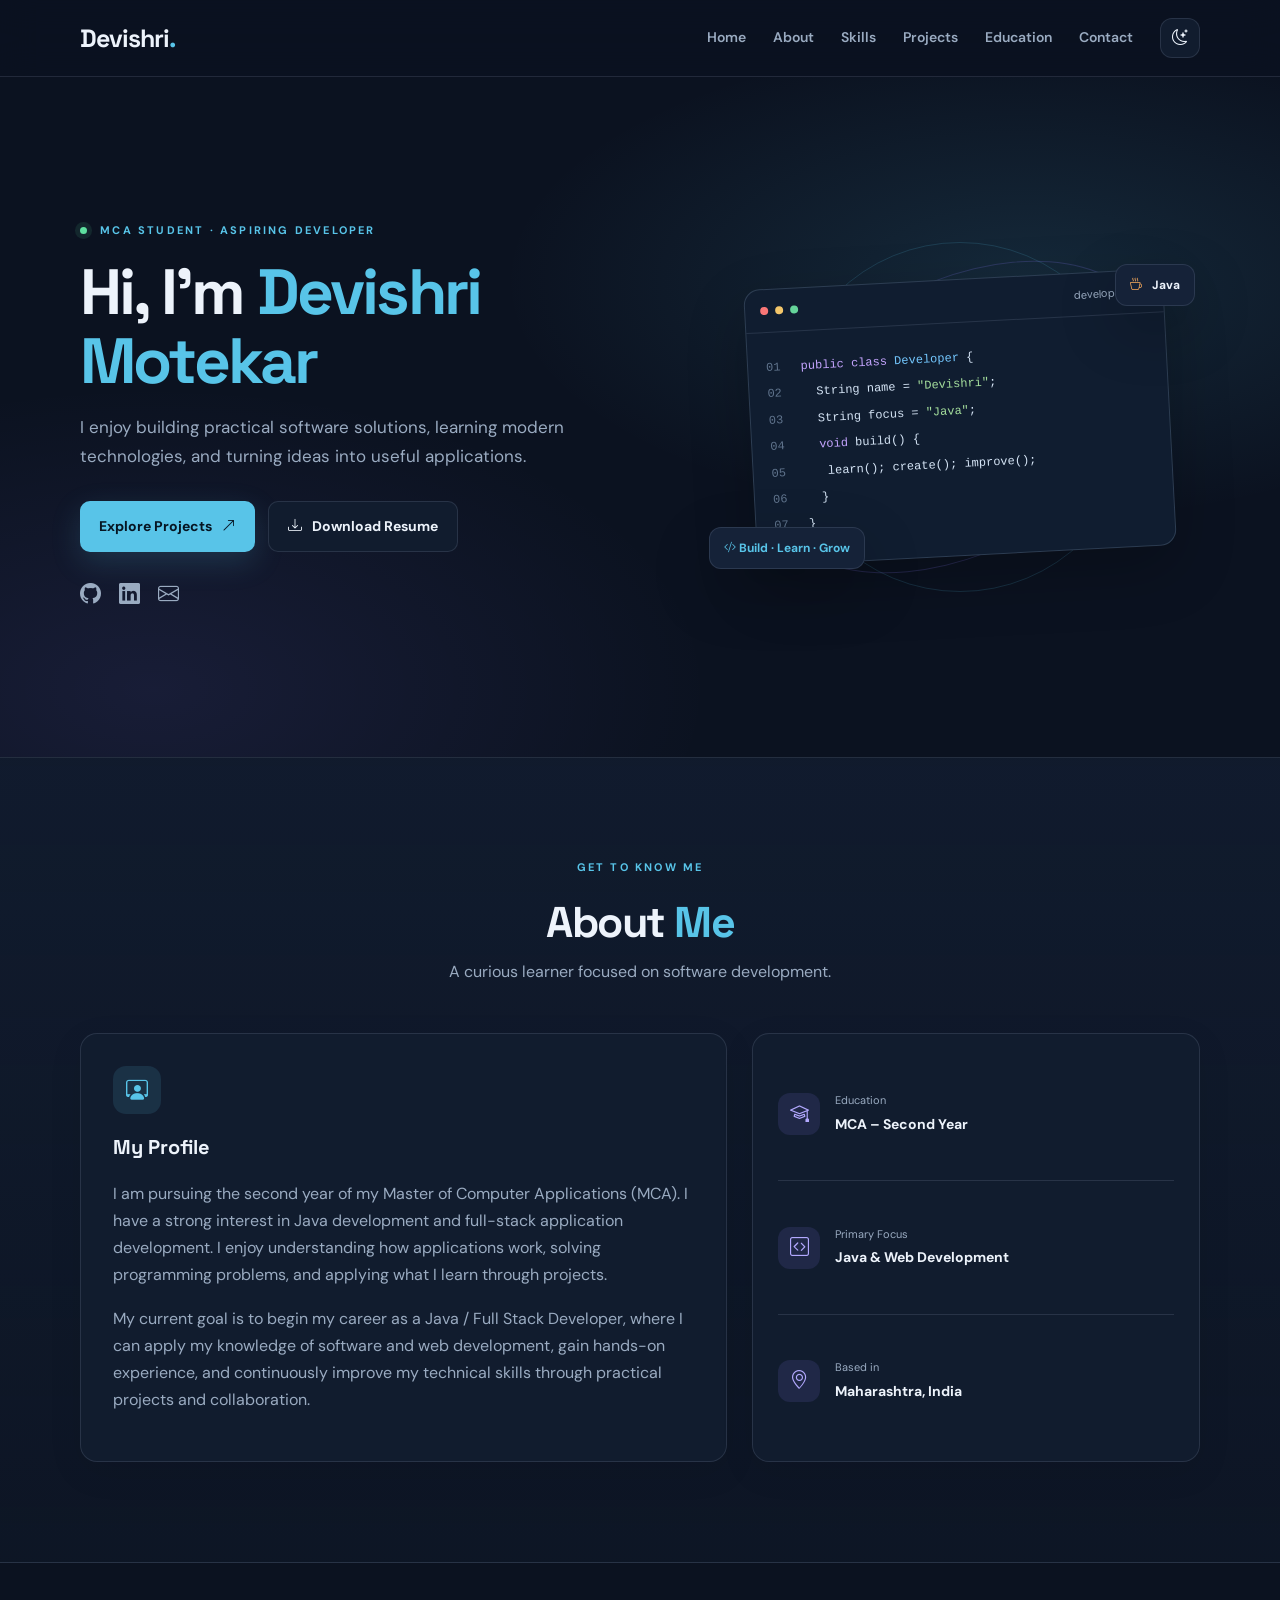
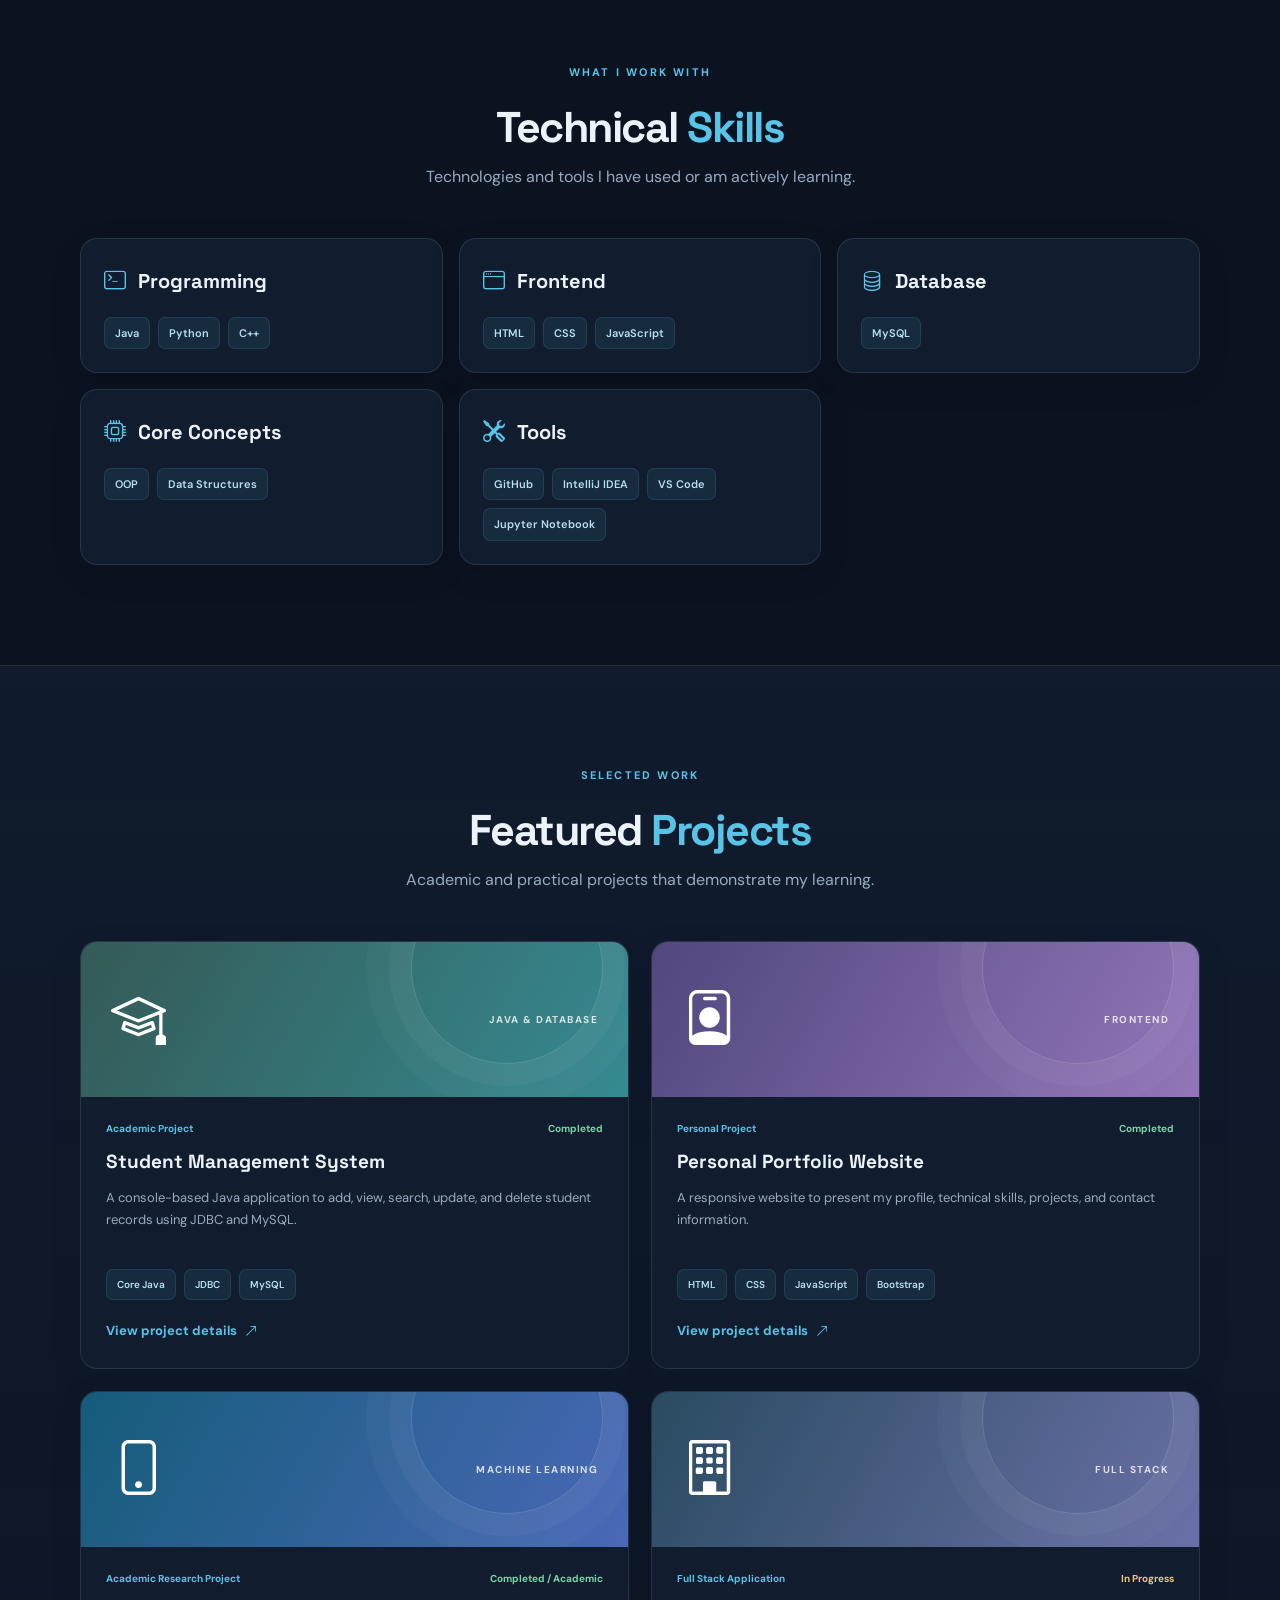
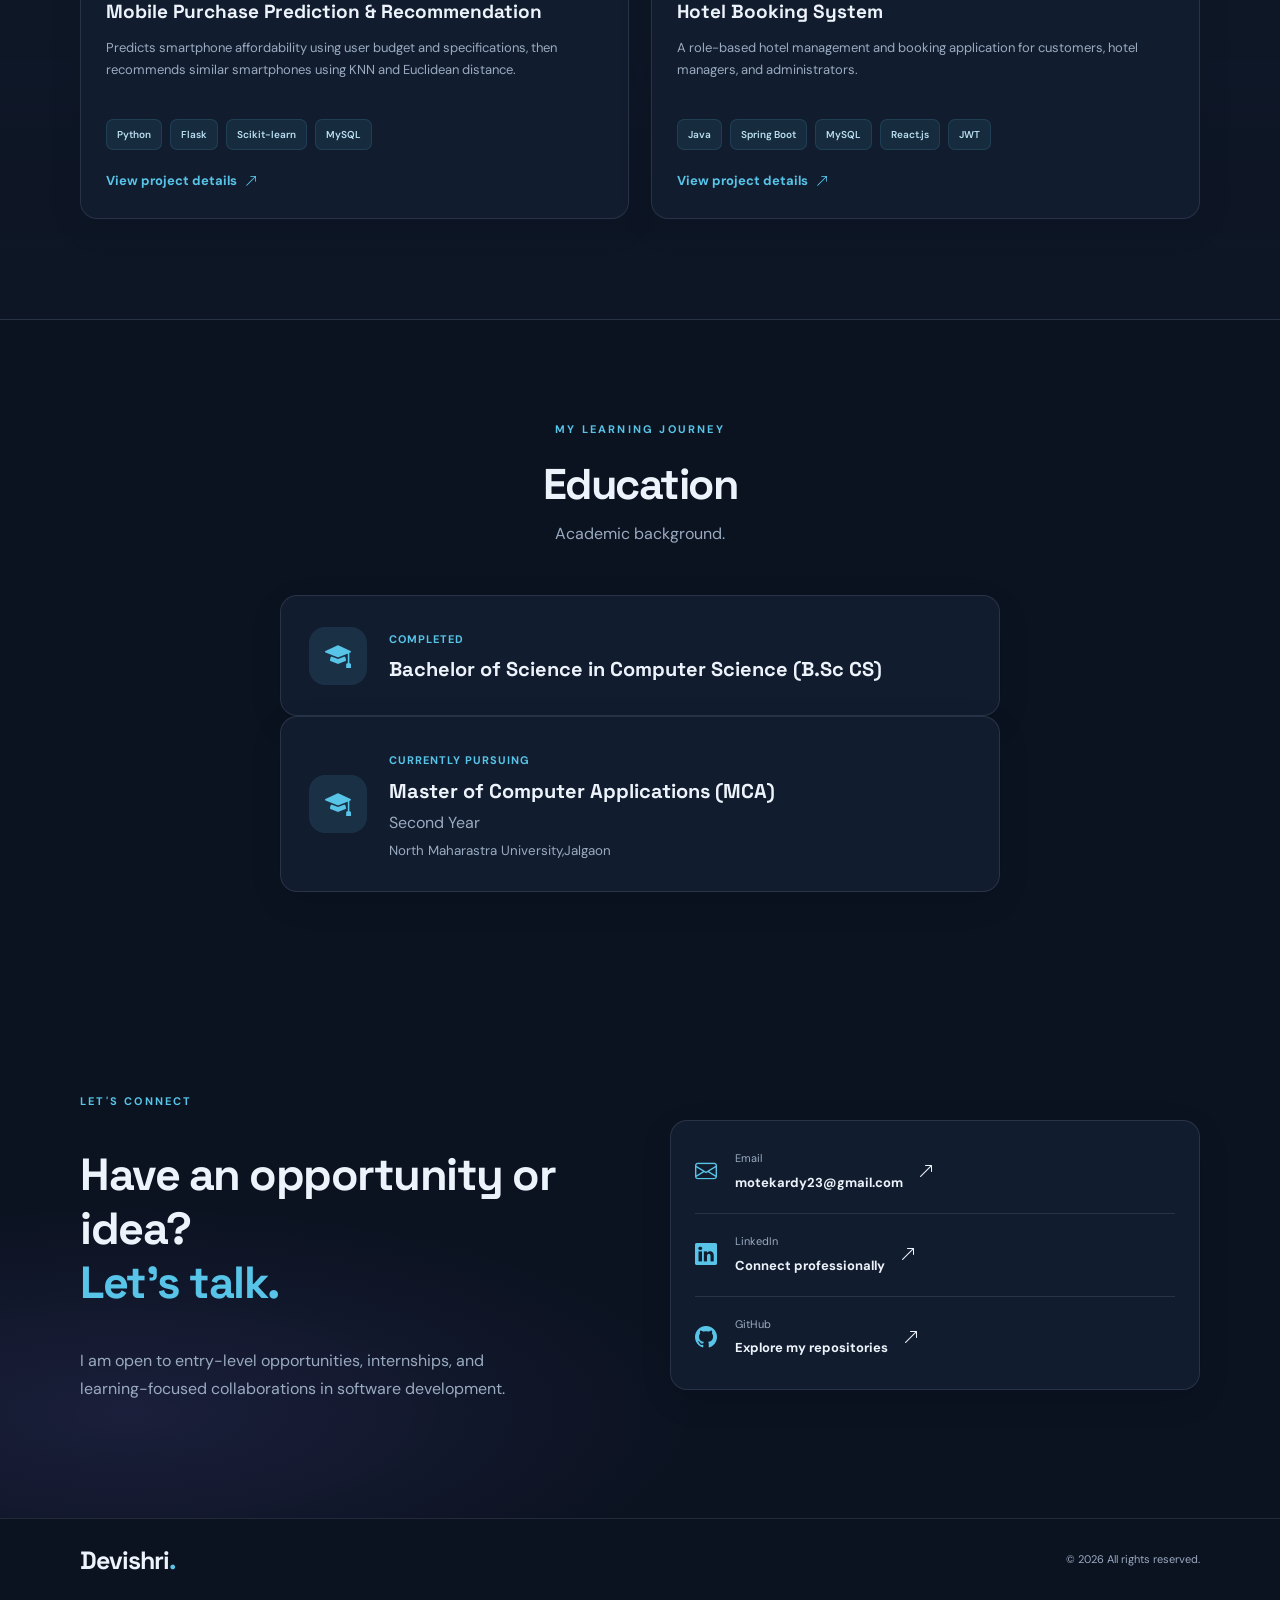
==== index.html @ 1b4a0ec8 "Add files via upload" ====
<!DOCTYPE html>
<html lang="en">

<head>
    <meta charset="UTF-8">

    <meta name="viewport"
          content="width=device-width, initial-scale=1.0">

    <meta name="description"
          content="Devishri Motekar - MCA student and aspiring Java Full Stack Developer. Explore skills, projects and contact details.">

    <meta name="theme-color" content="#0b1220">

    <title>Devishri Motekar | Java & Full Stack Developer</title>

    <!-- Google Fonts -->
    <link rel="preconnect" href="https://fonts.googleapis.com">
    <link rel="preconnect" href="https://fonts.gstatic.com" crossorigin>

    <link href="https://fonts.googleapis.com/css2?family=DM+Sans:wght@400;500;600;700&family=Space+Grotesk:wght@500;600;700&display=swap"
          rel="stylesheet">

    <!-- Bootstrap Icons -->
    <link href="https://cdn.jsdelivr.net/npm/bootstrap-icons@1.11.3/font/bootstrap-icons.min.css"
          rel="stylesheet">

    <!-- Custom CSS -->
    <link rel="stylesheet" href="style.css">
</head>

<body>

    <!-- Header and Navigation -->
    <header class="site-header">

        <nav class="nav container" aria-label="Main navigation">

            <a class="brand" href="#home">
                Devishri<span>.</span>
            </a>

            <button class="nav-toggle"
                    id="navToggle"
                    aria-label="Open navigation"
                    aria-expanded="false">
                <i class="bi bi-list"></i>
            </button>

            <div class="nav-links" id="navLinks">

                <a href="#home">Home</a>
                <a href="#about">About</a>
                <a href="#skills">Skills</a>
                <a href="#projects">Projects</a>
                <a href="#education">Education</a>
                <a href="#contact">Contact</a>

                <button class="icon-btn"
                        id="themeToggle"
                        aria-label="Toggle theme">
                    <i class="bi bi-moon-stars"></i>
                </button>

            </div>
        </nav>
    </header>


    <!-- Main Content -->
    <main>

        <!-- Hero Section -->
        <section class="hero section" id="home">

            <div class="container hero-grid">

                <div class="hero-copy">

                    <p class="eyebrow">
                        <span class="status-dot"></span>
                        MCA STUDENT · ASPIRING DEVELOPER
                    </p>

                    <h1>
                        Hi, I'm <span>Devishri Motekar</span>
                    </h1>

                    <p class="hero-text">
                        I enjoy building practical software solutions,
                        learning modern technologies, and turning ideas
                        into useful applications.
                    </p>

                    <div class="hero-actions">

                        <a class="btn btn-primary" href="#projects">
                            Explore Projects
                            <i class="bi bi-arrow-up-right"></i>
                        </a>

                        <a class="btn btn-secondary"
                           href="resume.pdf"
                           download>
                            <i class="bi bi-download"></i>
                            Download Resume
                        </a>

                    </div>

                    <div class="social-inline">

                        <a href="https://github.com/Devishri23"
                           target="_blank"
                           rel="noopener noreferrer"
                           aria-label="GitHub">
                            <i class="bi bi-github"></i>
                        </a>

                        <a href="https://www.linkedin.com/in/devishri-motekar-33b5ba380/"
                           target="_blank"
                           rel="noopener noreferrer"
                           aria-label="LinkedIn">
                            <i class="bi bi-linkedin"></i>
                        </a>

                        <a href="mailto:motekardy23@gmail.com"
                           aria-label="Email">
                            <i class="bi bi-envelope"></i>
                        </a>

                    </div>
                </div>


                <!-- Developer Illustration -->
                <div class="hero-art" aria-label="Developer illustration">

                    <div class="orbit orbit-one"></div>
                    <div class="orbit orbit-two"></div>

                    <div class="code-window">

                        <div class="window-top">
                            <span></span>
                            <span></span>
                            <span></span>
                            <small>developer.java</small>
                        </div>

                        <div class="code-lines">

                            <p>
                                <b>01</b>
                                <span class="code-purple">public class</span>
                                <span class="code-blue">Developer</span> {
                            </p>

                            <p>
                                <b>02</b>
                                &nbsp; String name =
                                <span class="code-green">"Devishri"</span>;
                            </p>

                            <p>
                                <b>03</b>
                                &nbsp; String focus =
                                <span class="code-green">"Java"</span>;
                            </p>

                            <p>
                                <b>04</b>
                                &nbsp;
                                <span class="code-purple">void</span> build() {
                            </p>

                            <p>
                                <b>05</b>
                                &nbsp;&nbsp; learn(); create(); improve();
                            </p>

                            <p>
                                <b>06</b>
                                &nbsp; }
                            </p>

                            <p>
                                <b>07</b>
                                }
                            </p>

                        </div>
                    </div>

                    <div class="floating-chip chip-java">
                        <i class="bi bi-cup-hot"></i>
                        Java
                    </div>

                    <div class="floating-chip chip-code">
                        <i class="bi bi-code-slash"></i>
                        Build · Learn · Grow
                    </div>

                </div>
            </div>

        </section>


        <!-- About Section -->
        <section class="section section-alt" id="about">

            <div class="container">

                <div class="section-heading">

                    <p class="eyebrow">GET TO KNOW ME</p>

                    <h2>
                        About <span>Me</span>
                    </h2>

                    <p>
                        A curious learner focused on software development.
                    </p>

                </div>


                <div class="about-grid">

                    <div class="about-card">

                        <div class="about-icon">
                            <i class="bi bi-person-workspace"></i>
                        </div>

                        <h3>My Profile</h3>

                        <p>
                            I am pursuing the second year of my Master of
                            Computer Applications (MCA). I have a strong
                            interest in Java development and full-stack
                            application development. I enjoy understanding
                            how applications work, solving programming
                            problems, and applying what I learn through
                            projects.
                        </p>

                        <p>
                           My current goal is to begin my career as a Java / Full Stack Developer, 
                           where I can apply my knowledge of software and web development, 
                           gain hands-on experience, and continuously improve my technical 
                           skills through practical projects and collaboration.
                        </p>

                    </div>


                    <!-- Quick Facts -->
                    <div class="quick-facts">

                        <div class="fact">

                            <span class="fact-icon">
                                <i class="bi bi-mortarboard"></i>
                            </span>

                            <div>
                                <small>Education</small>
                                <strong>MCA – Second Year</strong>
                            </div>

                        </div>

                        <div class="fact">

                            <span class="fact-icon">
                                <i class="bi bi-code-square"></i>
                            </span>

                            <div>
                                <small>Primary Focus</small>
                                <strong>Java & Web Development</strong>
                            </div>

                        </div>

                        <div class="fact">

                            <span class="fact-icon">
                                <i class="bi bi-geo-alt"></i>
                            </span>

                            <div>
                                <small>Based in</small>
                                <strong>Maharashtra, India</strong>
                            </div>

                        </div>

                    </div>
                </div>
            </div>
        </section>


        <!-- Skills Section -->
        <section class="section" id="skills">

            <div class="container">

                <div class="section-heading">

                    <p class="eyebrow">WHAT I WORK WITH</p>

                    <h2>
                        Technical <span>Skills</span>
                    </h2>

                    <p>
                        Technologies and tools I have used or am actively learning.
                    </p>

                </div>


                <div class="skills-grid">

                    <article class="skill-card">

                        <div class="skill-card-head">
                            <i class="bi bi-terminal"></i>
                            <h3>Programming</h3>
                        </div>

                        <div class="tags">
                            <span>Java</span>
                            <span>Python</span>
                            <span>C++</span>
                        </div>

                    </article>


                    <article class="skill-card">

                        <div class="skill-card-head">
                            <i class="bi bi-window"></i>
                            <h3>Frontend</h3>
                        </div>

                        <div class="tags">
                            <span>HTML</span>
                            <span>CSS</span>
                            <span>JavaScript</span>
                        </div>

                    </article>

                    <article class="skill-card">

                        <div class="skill-card-head">
                            <i class="bi bi-database"></i>
                            <h3>Database</h3>
                        </div>

                        <div class="tags">
                            <span>MySQL</span> 
                        </div>

                    </article>


                    <article class="skill-card">

                        <div class="skill-card-head">
                            <i class="bi bi-cpu"></i>
                            <h3>Core Concepts</h3>
                        </div>

                        <div class="tags">
                            <span>OOP</span>
                            <span>Data Structures</span>
                        </div>

                    </article>


                    <article class="skill-card">

                        <div class="skill-card-head">
                            <i class="bi bi-tools"></i>
                            <h3>Tools</h3>
                        </div>

                        <div class="tags">
                            <span>GitHub</span>
                            <span>IntelliJ IDEA</span>
                            <span>VS Code</span>
                            <span>Jupyter Notebook</span>
                        </div>

                    </article>

                </div>
            </div>
        </section>


        <!-- Projects Section -->
        <section class="section section-alt" id="projects">

            <div class="container">

                <div class="section-heading">

                    <p class="eyebrow">SELECTED WORK</p>

                    <h2>
                        Featured <span>Projects</span>
                    </h2>

                    <p>
                        Academic and practical projects that demonstrate my learning.
                    </p>

                </div>


                <div class="projects-grid">
                    <!-- Student Management System Project -->
                    <article class="project-card">

                        <div class="project-visual visual-student">
                            <i class="bi bi-mortarboard"></i>
                            <span>JAVA & DATABASE</span>
                        </div>

                        <div class="project-content">

                            <div class="project-meta">
                                <span class="project-label">
                                    Academic Project
                                </span>

                                <span class="project-state">
                                    Completed
                                </span>
                            </div>

                            <h3>Student Management System</h3>

                            <p>
                                A console-based Java application to add,
                                view, search, update, and delete student
                                records using JDBC and MySQL.
                            </p>

                            <div class="tags">
                                <span>Core Java</span>
                                <span>JDBC</span>
                                <span>MySQL</span>
                            </div>

                            <a class="text-link" href="student-project.html">
                                View project details
                                <i class="bi bi-arrow-up-right"></i>
                            </a>

                        </div>
                    </article>

                    <!-- Personal Portfolio Project -->
                    <article class="project-card">

                        <div class="project-visual visual-portfolio">
                            <i class="bi bi-person-badge"></i>
                            <span>FRONTEND</span>
                        </div>

                        <div class="project-content">

                            <div class="project-meta">
                                <span class="project-label">
                                    Personal Project
                                </span>

                                <span class="project-state">
                                    Completed
                                </span>
                            </div>

                            <h3>Personal Portfolio Website</h3>

                            <p>
                                A responsive website to present my profile,
                                technical skills, projects, and contact
                                information.
                            </p>

                            <div class="tags">
                                <span>HTML</span>
                                <span>CSS</span>
                                <span>JavaScript</span>
                                <span>Bootstrap</span>
                            </div>

                            <a class="text-link" href="portfolio-project.html">
                                View project details
                                <i class="bi bi-arrow-up-right"></i>
                            </a>

                        </div>
                    </article>

                    <!-- Mobile Purchase Prediction Project -->
                    <article class="project-card">

                        <div class="project-visual visual-ml">
                            <i class="bi bi-phone"></i>
                            <span>MACHINE LEARNING</span>
                        </div>

                        <div class="project-content">

                            <div class="project-meta">
                                <span class="project-label">
                                    Academic Research Project
                                </span>

                                <span class="project-state">
                                    Completed / Academic
                                </span>
                            </div>

                            <h3>
                                Mobile Purchase Prediction & Recommendation
                            </h3>

                            <p>
                                Predicts smartphone affordability using user
                                budget and specifications, then recommends
                                similar smartphones using KNN and Euclidean
                                distance.
                            </p>

                            <div class="tags">
                                <span>Python</span>
                                <span>Flask</span>
                                <span>Scikit-learn</span>
                                <span>MySQL</span>
                            </div>

                            <a class="text-link" href="mobile-project.html">
                                View project details
                                <i class="bi bi-arrow-up-right"></i>
                            </a>

                        </div>
                    </article>


                    <!-- Hotel Booking System Project -->
                    <article class="project-card">

                        <div class="project-visual visual-hotel">
                            <i class="bi bi-building"></i>
                            <span>FULL STACK</span>
                        </div>

                        <div class="project-content">

                            <div class="project-meta">
                                <span class="project-label">
                                    Full Stack Application
                                </span>

                                <span class="project-state state-progress">
                                    In Progress
                                </span>
                            </div>

                            <h3>Hotel Booking System</h3>

                            <p>
                                A role-based hotel management and booking
                                application for customers, hotel managers,
                                and administrators.
                            </p>

                            <div class="tags">
                                <span>Java</span>
                                <span>Spring Boot</span>
                                <span>MySQL</span>
                                <span>React.js</span>
                                <span>JWT</span>
                            </div>

                            <a class="text-link" href="hotel-project.html">
                                View project details
                                <i class="bi bi-arrow-up-right"></i>
                            </a>

                        </div>
                    </article>
                </div>
            </div>
        </section>


        <!-- Education Section -->
        <section class="section" id="education">

            <div class="container">

                <div class="section-heading">

                    <p class="eyebrow">MY LEARNING JOURNEY</p>

                    <h2>Education</h2>

                    <p>Academic background.</p>

                </div>

                <div class="education-card">

                    <div class="education-mark">
                        <i class="bi bi-mortarboard-fill"></i>
                    </div>

                    <div>

                        <span class="education-period">
                            Completed
                        </span>

                        <h3>
                            Bachelor of Science in Computer Science (B.Sc CS)
                        </h3>

                    </div>
                </div>

                <div class="education-card">

                    <div class="education-mark">
                        <i class="bi bi-mortarboard-fill"></i>
                    </div>

                    <div>

                        <span class="education-period">
                            Currently pursuing
                        </span>

                        <h3>
                            Master of Computer Applications (MCA)
                        </h3>

                        <p>Second Year</p>

                        <small>
                            North Maharastra University,Jalgaon
                        </small>

                    </div>
                </div>
            </div>
        </section>


        <!-- Contact Section -->
        <section class="section contact-section" id="contact">

            <div class="container contact-grid">

                <div>

                    <p class="eyebrow">LET'S CONNECT</p>

                    <h2>
                        Have an opportunity or idea?
                        <br>
                        <span>Let's talk.</span>
                    </h2>

                    <p class="contact-intro">
                        I am open to entry-level opportunities, internships,
                        and learning-focused collaborations in software
                        development.
                    </p>

                </div>


                <div class="contact-card">

                    <a href="mailto:motekardy23@gmail.com">

                        <i class="bi bi-envelope"></i>

                        <span>
                            <small>Email</small>
                            <strong>motekardy23@gmail.com</strong>
                        </span>

                        <i class="bi bi-arrow-up-right ms-auto"></i>

                    </a>


                    <a href="https://www.linkedin.com/in/devishri-motekar-33b5ba380/"
                       target="_blank"
                       rel="noopener noreferrer">

                        <i class="bi bi-linkedin"></i>

                        <span>
                            <small>LinkedIn</small>
                            <strong>Connect professionally</strong>
                        </span>

                        <i class="bi bi-arrow-up-right ms-auto"></i>

                    </a>


                    <a href="https://github.com/Devishri23"
                       target="_blank"
                       rel="noopener noreferrer">

                        <i class="bi bi-github"></i>

                        <span>
                            <small>GitHub</small>
                            <strong>Explore my repositories</strong>
                        </span>

                        <i class="bi bi-arrow-up-right ms-auto"></i>

                    </a>

                </div>
            </div>
        </section>

    </main>


    <!-- Footer -->
    <footer class="footer">

        <div class="container footer-inner">

            <a class="brand" href="#home">
                Devishri<span>.</span>
            </a>

            <small>
                © <span id="year"></span>
                All rights reserved.
            </small>

        </div>
    </footer>


    <!-- JavaScript -->
    <script src="script.js"></script>

</body>
</html>
---- style.css ----
:root {
    --bg: #0b1220;
    --surface: #111c2e;
    --surface-2: #152238;
    --text: #edf3fb;
    --muted: #9aabc1;
    --line: rgba(190, 210, 235, .13);
    --accent: #58c4e8;
    --accent-2: #8b7cff;
    --shadow: 0 22px 60px rgba(0, 0, 0, .22);
}

/* Global Styles */
* {
    box-sizing: border-box;
}

html {
    scroll-behavior: smooth;
    scroll-padding-top: 90px;
}

body {
    margin: 0;
    background: var(--bg);
    color: var(--text);
    font-family: "DM Sans", Arial, sans-serif;
    line-height: 1.7;
}

a {
    color: inherit;
    text-decoration: none;
}

button {
    font: inherit;
}

.container {
    width: min(1120px, calc(100% - 40px));
    margin: auto;
}

.section {
    padding: 100px 0;
}

.section-alt {
    background: linear-gradient(
        180deg,
        rgba(21, 34, 56, .55),
        rgba(17, 28, 46, .35)
    );
    border-block: 1px solid var(--line);
}

/* Header and Navigation */
.site-header {
    position: sticky;
    top: 0;
    z-index: 100;
    background: rgba(11, 18, 32, .88);
    backdrop-filter: blur(18px);
    border-bottom: 1px solid var(--line);
}

.nav {
    height: 76px;
    display: flex;
    align-items: center;
    justify-content: space-between;
}

.brand {
    font: 700 25px "Space Grotesk", sans-serif;
    letter-spacing: -1px;
}

.brand span,
.hero h1 span,
.section-heading h2 span,
.contact-grid h2 span {
    color: var(--accent);
}

.nav-links {
    display: flex;
    align-items: center;
    gap: 27px;
}

.nav-links > a {
    font-size: 14px;
    color: var(--muted);
    font-weight: 600;
    transition: .2s;
}

.nav-links > a:hover {
    color: var(--accent);
}

.icon-btn,
.nav-toggle {
    border: 1px solid var(--line);
    background: var(--surface);
    color: var(--text);
    width: 40px;
    height: 40px;
    border-radius: 12px;
    cursor: pointer;
}

.nav-toggle {
    display: none;
    font-size: 23px;
}

/* Hero Section */
.hero {
    min-height: 680px;
    display: flex;
    align-items: center;
    position: relative;
    overflow: hidden;
    background:
        radial-gradient(
            ellipse at 80% 30%,
            rgba(88, 196, 232, .13),
            transparent 36%
        ),
        radial-gradient(
            ellipse at 12% 90%,
            rgba(139, 124, 255, .10),
            transparent 35%
        );
}

.hero-grid {
    display: grid;
    grid-template-columns: 1.1fr .9fr;
    gap: 55px;
    align-items: center;
}

.eyebrow {
    font-size: 11px;
    letter-spacing: 2.2px;
    font-weight: 700;
    color: var(--accent);
    margin: 0 0 18px;
}

.status-dot {
    display: inline-block;
    width: 7px;
    height: 7px;
    border-radius: 50%;
    background: #5ee0a0;
    margin-right: 8px;
    box-shadow: 0 0 0 5px rgba(94, 224, 160, .1);
}

.hero h1 {
    font: 700 clamp(42px, 5vw, 65px)/1.08 "Space Grotesk", sans-serif;
    letter-spacing: -2.8px;
    margin: 0 0 17px;
}

.hero h2 {
    font: 600 clamp(19px, 2.2vw, 25px) "Space Grotesk", sans-serif;
    margin: 0 0 20px;
}

.muted {
    color: var(--muted);
}

.hero-text {
    max-width: 570px;
    color: var(--muted);
    font-size: 17px;
}

.hero-actions {
    display: flex;
    gap: 13px;
    flex-wrap: wrap;
    margin: 30px 0 25px;
}

.btn {
    display: inline-flex;
    align-items: center;
    gap: 10px;
    padding: 13px 19px;
    border-radius: 10px;
    font-weight: 700;
    font-size: 14px;
    transition: .2s;
}

.btn:hover {
    transform: translateY(-3px);
}

.btn-primary {
    background: var(--accent);
    color: #061522;
    box-shadow: 0 10px 30px rgba(88, 196, 232, .17);
}

.btn-secondary {
    border: 1px solid var(--line);
    background: var(--surface);
    color: var(--text);
}

.social-inline {
    display: flex;
    gap: 18px;
}

.social-inline a {
    font-size: 21px;
    color: var(--muted);
}

.social-inline a:hover {
    color: var(--accent);
}

/* Hero Illustration */
.hero-art {
    height: 390px;
    display: grid;
    place-items: center;
    position: relative;
}

.orbit {
    position: absolute;
    border: 1px solid rgba(88, 196, 232, .16);
    border-radius: 50%;
    width: 350px;
    height: 350px;
}

.orbit-two {
    width: 430px;
    height: 270px;
    transform: rotate(-28deg);
    border-color: rgba(139, 124, 255, .2);
}

.code-window {
    width: min(100%, 420px);
    background: #101d30;
    border: 1px solid rgba(160, 190, 220, .2);
    border-radius: 16px;
    box-shadow: var(--shadow);
    position: relative;
    z-index: 2;
    overflow: hidden;
    transform: rotate(-3deg);
}

.window-top {
    height: 43px;
    border-bottom: 1px solid var(--line);
    display: flex;
    align-items: center;
    gap: 7px;
    padding: 0 15px;
}

.window-top span {
    width: 8px;
    height: 8px;
    border-radius: 50%;
    background: #fa7777;
}

.window-top span:nth-child(2) {
    background: #f3c66a;
}

.window-top span:nth-child(3) {
    background: #65d49a;
}

.window-top small {
    margin-left: auto;
    color: var(--muted);
    font-size: 11px;
}

.code-lines {
    padding: 22px 18px 25px;
    font: 12px/2.2 ui-monospace, monospace;
    color: #d5e4f5;
}

.code-lines p {
    margin: 0;
    white-space: nowrap;
}

.code-lines b {
    color: #60748d;
    font-weight: 400;
    margin-right: 13px;
}

.code-purple {
    color: #c5a5ff;
}

.code-blue {
    color: #74c8ff;
}

.code-green {
    color: #a5df9d;
}

.floating-chip {
    position: absolute;
    z-index: 3;
    padding: 10px 14px;
    border: 1px solid var(--line);
    border-radius: 12px;
    background: var(--surface-2);
    box-shadow: var(--shadow);
    font-size: 12px;
    font-weight: 700;
}

.chip-java {
    top: 42px;
    right: 5px;
}

.chip-java i {
    color: #f2a65a;
    margin-right: 7px;
}

.chip-code {
    bottom: 43px;
    left: -12px;
    color: var(--accent);
}

.scroll-cue {
    position: absolute;
    bottom: 22px;
    left: 50%;
    transform: translateX(-50%);
    font-size: 11px;
    color: var(--muted);
    display: flex;
    align-items: center;
    gap: 9px;
}

.scroll-cue span {
    height: 25px;
    width: 15px;
    border: 1px solid var(--muted);
    border-radius: 10px;
    position: relative;
}

.scroll-cue span:after {
    content: "";
    position: absolute;
    width: 3px;
    height: 5px;
    background: var(--accent);
    border-radius: 3px;
    left: 5px;
    top: 5px;
}

/* Section Heading */
.section-heading {
    text-align: center;
    margin: 0 auto 48px;
}

.section-heading h2 {
    font: 700 clamp(32px, 4vw, 43px) "Space Grotesk", sans-serif;
    letter-spacing: -1.5px;
    margin: 0 0 8px;
}

.section-heading > p:last-child {
    color: var(--muted);
    margin: 0;
}

/* About Section */
.about-grid {
    display: grid;
    grid-template-columns: 1.3fr .9fr;
    gap: 25px;
}

.about-card,
.quick-facts,
.skill-card,
.project-card,
.education-card,
.contact-card {
    background: var(--surface);
    border: 1px solid var(--line);
    border-radius: 17px;
    box-shadow: 0 10px 35px rgba(0, 0, 0, .08);
}

.about-card {
    padding: 32px;
}

.about-icon {
    width: 48px;
    height: 48px;
    border-radius: 13px;
    background: rgba(88, 196, 232, .12);
    color: var(--accent);
    display: grid;
    place-items: center;
    font-size: 22px;
}

.about-card h3,
.skill-card h3,
.project-card h3,
.education-card h3 {
    font: 700 20px "Space Grotesk", sans-serif;
}

.about-card p {
    color: var(--muted);
}

.quick-facts {
    padding: 14px 25px;
    display: grid;
}

.fact {
    display: flex;
    align-items: center;
    gap: 15px;
    padding: 15px 0;
    border-bottom: 1px solid var(--line);
}

.fact:last-child {
    border: 0;
}

.fact-icon {
    width: 42px;
    height: 42px;
    display: grid;
    place-items: center;
    background: rgba(139, 124, 255, .12);
    color: #b3a9ff;
    border-radius: 12px;
    font-size: 19px;
}

.fact small,
.contact-card small {
    display: block;
    color: var(--muted);
    font-size: 11px;
}

.fact strong {
    font-size: 14px;
}

/* Skills Section */
.skills-grid {
    display: grid;
    grid-template-columns: repeat(3, 1fr);
    gap: 16px;
}

.skill-card {
    padding: 23px;
}

.skill-card-head {
    display: flex;
    align-items: center;
    gap: 12px;
    margin-bottom: 17px;
}

.skill-card-head i {
    font-size: 22px;
    color: var(--accent);
}

.skill-card h3 {
    margin: 0;
}

.tags {
    display: flex;
    flex-wrap: wrap;
    gap: 8px;
}

.tags span {
    display: inline-block;
    padding: 6px 10px;
    background: rgba(88, 196, 232, .09);
    border: 1px solid rgba(88, 196, 232, .13);
    color: #b9dff0;
    border-radius: 7px;
    font-size: 11px;
    font-weight: 600;
}

/* Projects Section */
.projects-grid {
    display: grid;
    grid-template-columns: repeat(2, 1fr);
    gap: 22px;
}

.project-card {
    overflow: hidden;
    transition: .25s;
}

.project-card:hover {
    transform: translateY(-5px);
    border-color: rgba(88, 196, 232, .35);
}

.project-visual {
    height: 155px;
    display: flex;
    align-items: center;
    justify-content: space-between;
    padding: 25px 30px;
    position: relative;
    overflow: hidden;
}

.project-visual:after {
    content: "";
    position: absolute;
    width: 190px;
    height: 190px;
    border: 1px solid rgba(255, 255, 255, .16);
    border-radius: 50%;
    right: 25px;
    top: -70px;
    box-shadow:
        0 0 0 22px rgba(255, 255, 255, .035),
        0 0 0 45px rgba(255, 255, 255, .025);
}

.project-visual i {
    font-size: 55px;
    color: white;
    position: relative;
    z-index: 1;
}

.project-visual span {
    font-size: 10px;
    letter-spacing: 1.5px;
    color: rgba(255, 255, 255, .8);
    font-weight: 700;
    position: relative;
    z-index: 1;
}

.visual-ml {
    background: linear-gradient(120deg, #155c7a, #4a68b7);
}

.visual-hotel {
    background: linear-gradient(120deg, #294b61, #6a70a6);
}

.visual-student {
    background: linear-gradient(120deg, #345a56, #368a91);
}

.visual-portfolio {
    background: linear-gradient(120deg, #51477e, #9276b8);
}

.project-content {
    padding: 23px 25px 25px;
}

.project-meta {
    display: flex;
    justify-content: space-between;
    gap: 10px;
    align-items: center;
    margin-bottom: 12px;
}

.project-label,
.project-state {
    font-size: 10px;
    color: var(--accent);
    font-weight: 700;
}

.project-state {
    color: #79d6a7;
}

.state-progress {
    color: #f0c77b;
}

.project-card h3 {
    font-size: 19px;
    margin: 0 0 10px;
}

.project-card p {
    font-size: 13px;
    color: var(--muted);
    min-height: 66px;
}

.project-content .tags {
    margin: 16px 0;
}

.project-content .tags span {
    font-size: 10px;
}

.text-link {
    font-size: 13px;
    color: var(--accent);
    font-weight: 700;
}

.text-link i {
    margin-left: 5px;
}

/* Education Section */
.education-card {
    max-width: 720px;
    margin: auto;
    padding: 28px;
    display: flex;
    align-items: center;
    gap: 22px;
}

.education-mark {
    width: 58px;
    height: 58px;
    flex: none;
    border-radius: 16px;
    background: rgba(88, 196, 232, .12);
    color: var(--accent);
    display: grid;
    place-items: center;
    font-size: 26px;
}

.education-period {
    font-size: 11px;
    color: var(--accent);
    font-weight: 700;
    text-transform: uppercase;
    letter-spacing: 1px;
}

.education-card h3 {
    margin: 5px 0;
}

.education-card p {
    margin: 0;
    color: var(--muted);
}

.education-card small {
    color: var(--muted);
}

/* Contact Section */
.contact-section {
    background: radial-gradient(
        ellipse at 10% 80%,
        rgba(139, 124, 255, .12),
        transparent 35%
    );
}

.contact-grid {
    display: grid;
    grid-template-columns: 1fr 1fr;
    gap: 60px;
    align-items: center;
}

.contact-grid h2 {
    font: 700 clamp(32px, 4vw, 45px)/1.2 "Space Grotesk", sans-serif;
    letter-spacing: -1.5px;
}

.contact-intro {
    max-width: 460px;
    color: var(--muted);
}

.contact-card {
    padding: 10px 24px;
}

.contact-card a {
    display: flex;
    align-items: center;
    gap: 15px;
    padding: 18px 0;
    border-bottom: 1px solid var(--line);
}

.contact-card a:last-child {
    border: 0;
}

.contact-card a > i:first-child {
    font-size: 22px;
    color: var(--accent);
    width: 25px;
}

.contact-card strong {
    font-size: 13px;
}

.contact-card a:hover strong {
    color: var(--accent);
}

/* Footer */
.footer {
    border-top: 1px solid var(--line);
    padding: 25px 0;
}

.footer-inner {
    display: flex;
    align-items: center;
    justify-content: space-between;
    gap: 15px;
}

.footer p,
.footer small {
    font-size: 11px;
    color: var(--muted);
    margin: 0;
}

/* Light Theme */
body.light-theme {
    --bg: #f4f7fb;
    --surface: #fff;
    --surface-2: #edf3fa;
    --text: #172337;
    --muted: #5c6c80;
    --line: rgba(23, 35, 55, .13);
    --shadow: 0 22px 60px rgba(27, 54, 85, .12);
}

body.light-theme .site-header {
    background: rgba(244, 247, 251, .9);
}

body.light-theme .code-window {
    background: #172337;
}

body.light-theme .tags span {
    color: #24617a;
}

body.light-theme .project-visual span {
    color: #fff;
}

/* Tablet Responsive Design */
@media (max-width: 850px) {
    .hero-grid {
        grid-template-columns: 1fr;
        gap: 15px;
    }

    .hero {
        padding: 80px 0 75px;
    }

    .hero-art {
        height: 330px;
    }

    .about-grid,
    .contact-grid {
        grid-template-columns: 1fr;
        gap: 22px;
    }

    .skills-grid {
        grid-template-columns: repeat(2, 1fr);
    }

    .nav-toggle {
        display: block;
    }

    .nav-links {
        display: none;
        position: absolute;
        top: 76px;
        left: 0;
        right: 0;
        background: var(--surface);
        padding: 20px;
        flex-direction: column;
        align-items: stretch;
        border-bottom: 1px solid var(--line);
    }

    .nav-links.open {
        display: flex;
    }

    .nav-links > a {
        padding: 7px;
    }

    .icon-btn {
        width: 100%;
    }
}

/* Mobile Responsive Design */
@media (max-width: 600px) {
    .container {
        width: min(100% - 30px, 1120px);
    }

    .section {
        padding: 72px 0;
    }

    .hero h1 {
        letter-spacing: -1.8px;
    }

    .hero-art {
        height: 285px;
    }

    .orbit {
        width: 270px;
        height: 270px;
    }

    .orbit-two {
        width: 320px;
        height: 210px;
    }

    .code-window {
        transform: none;
    }

    .chip-java {
        right: -3px;
        top: 10px;
    }

    .chip-code {
        left: -4px;
        bottom: 8px;
    }

    .skills-grid,
    .projects-grid {
        grid-template-columns: 1fr;
    }

    .project-card p {
        min-height: 0;
    }

    .footer-inner {
        flex-direction: column;
        text-align: center;
    }

    .education-card {
        align-items: flex-start;
        padding: 20px;
    }

    .project-meta {
        align-items: flex-start;
        flex-direction: column;
    }
}
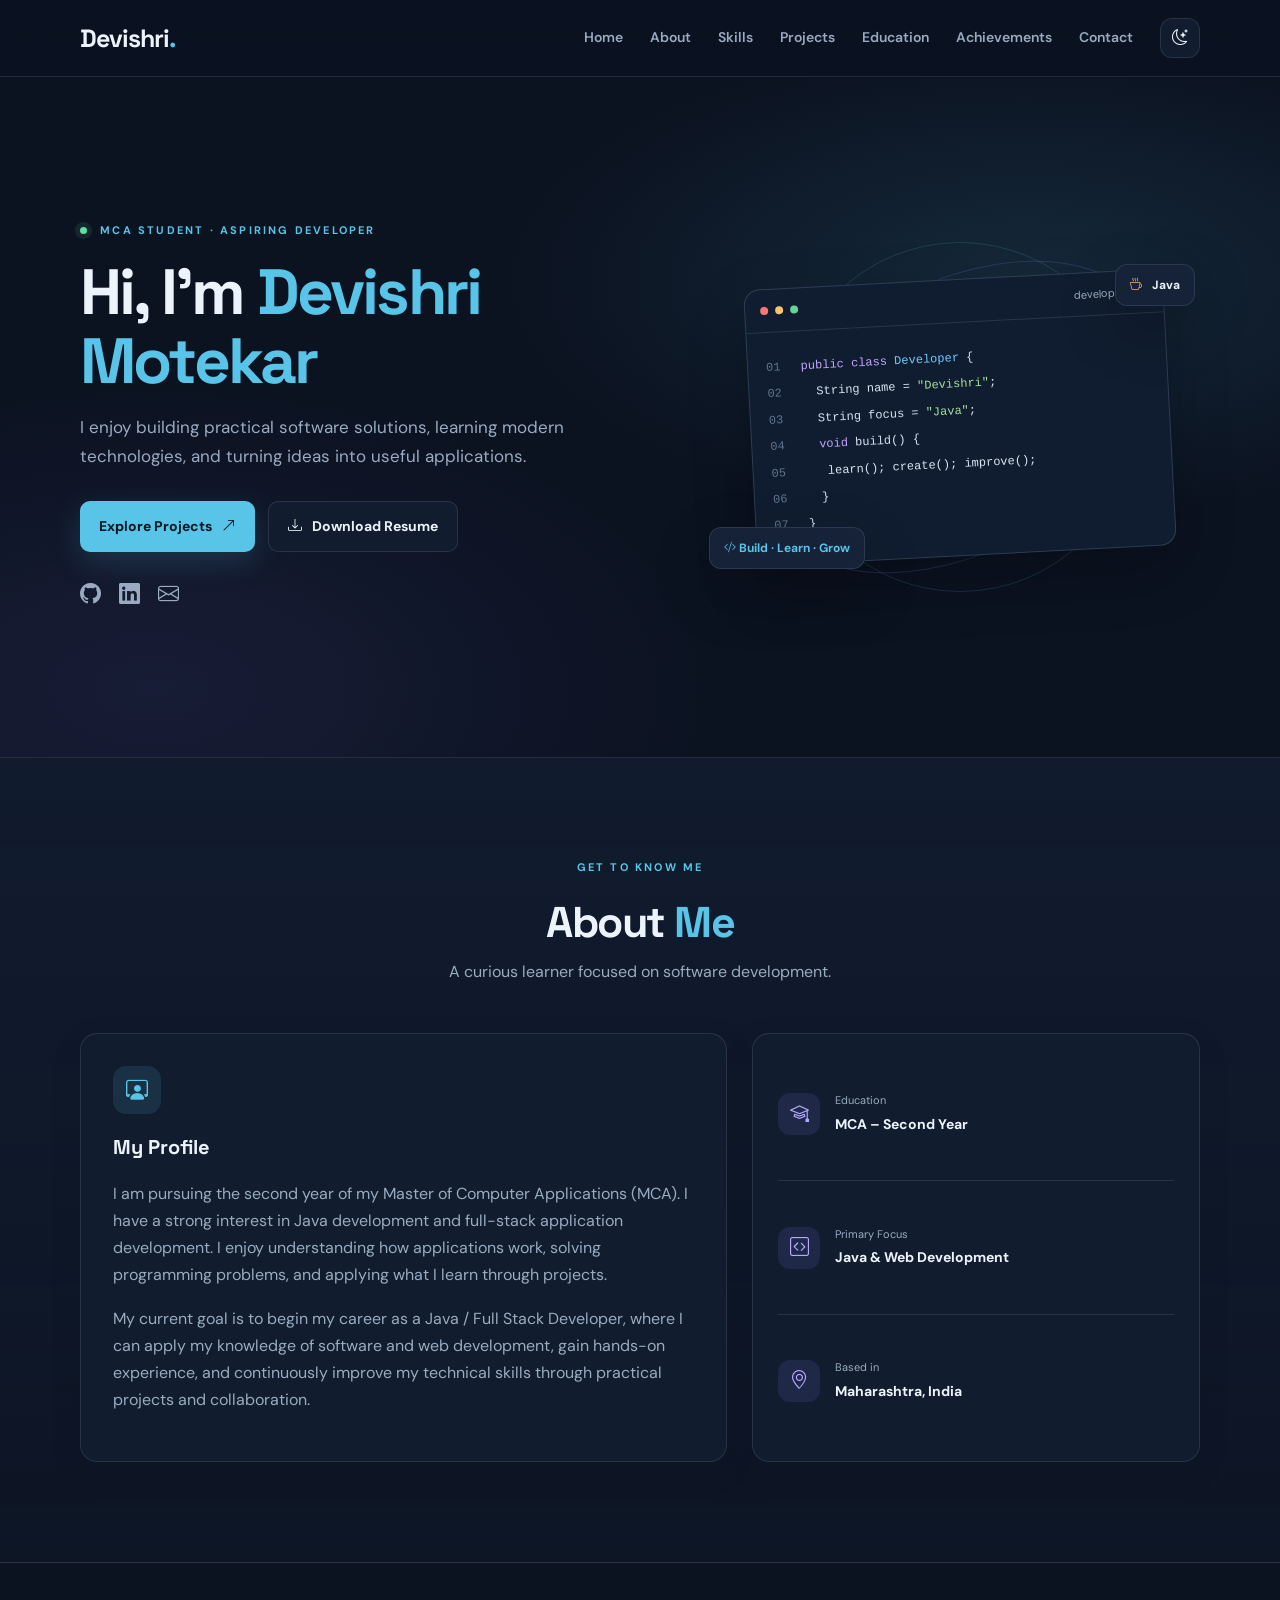
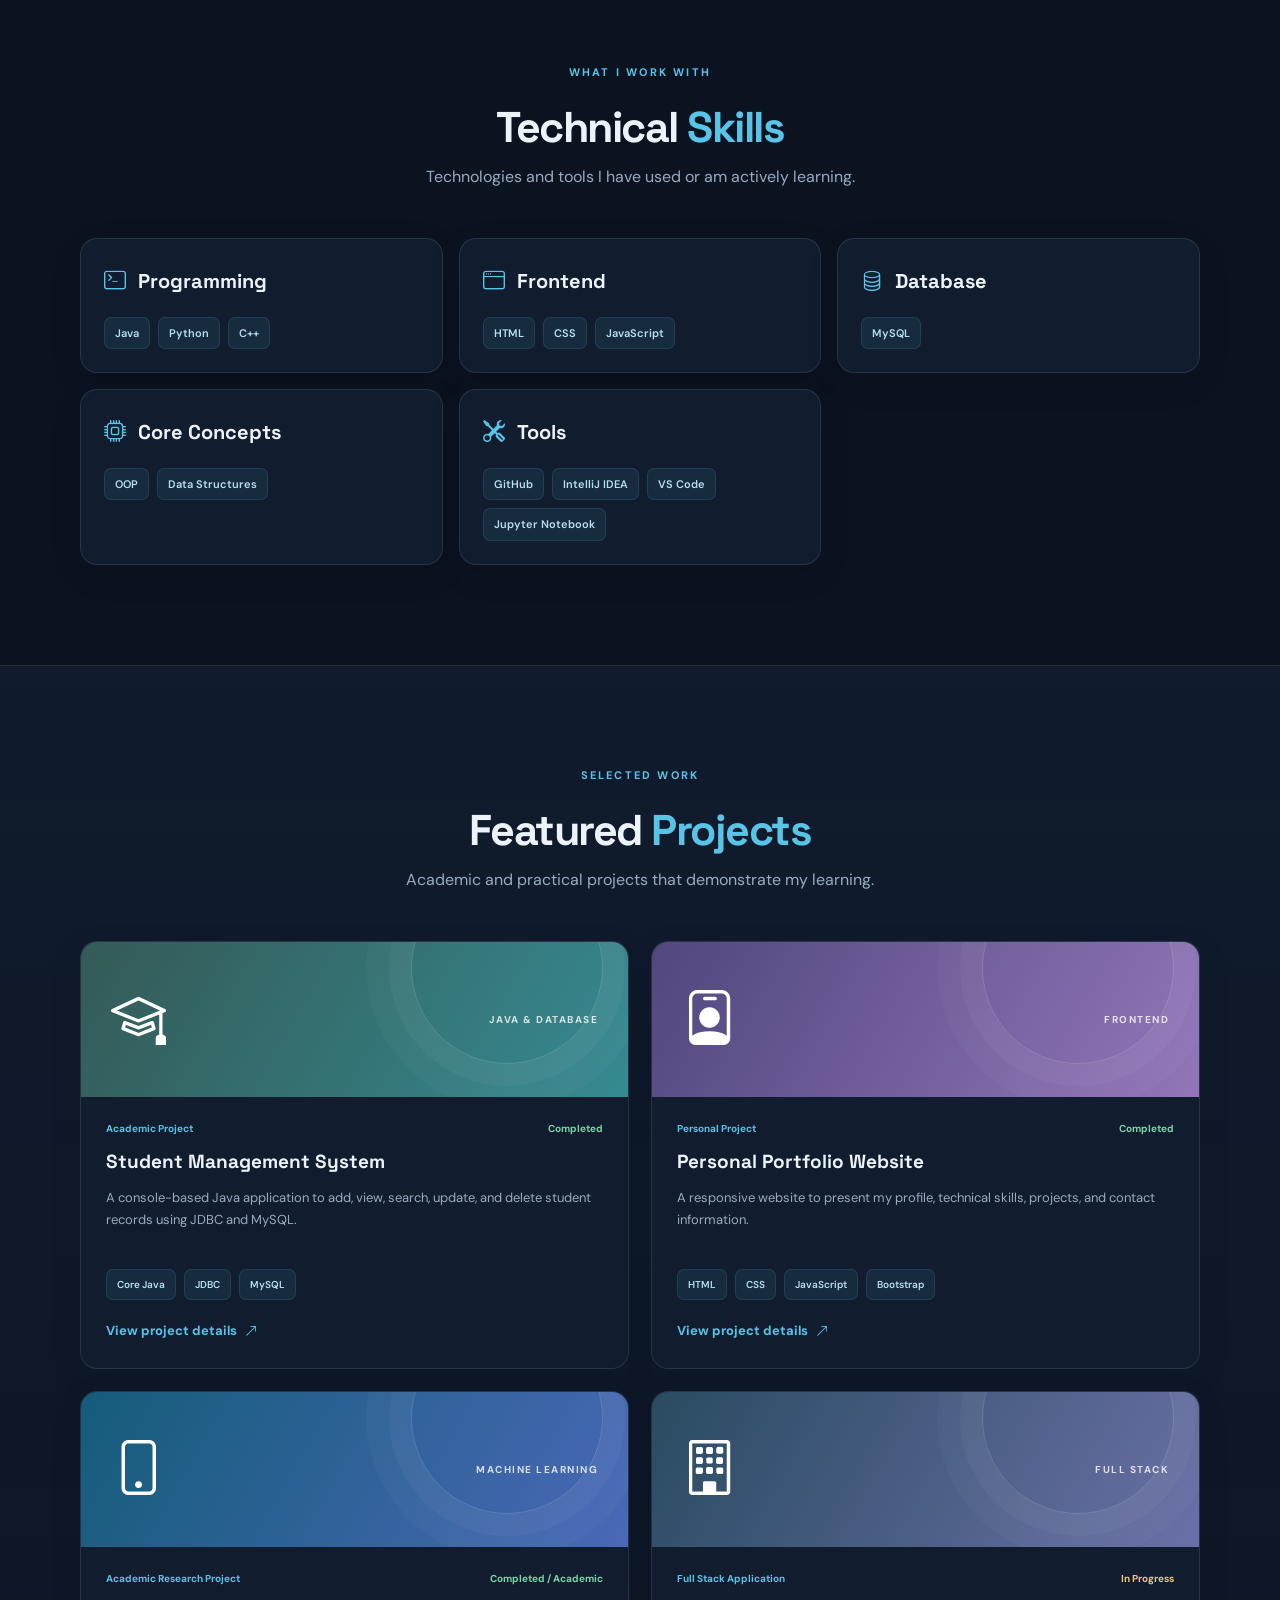
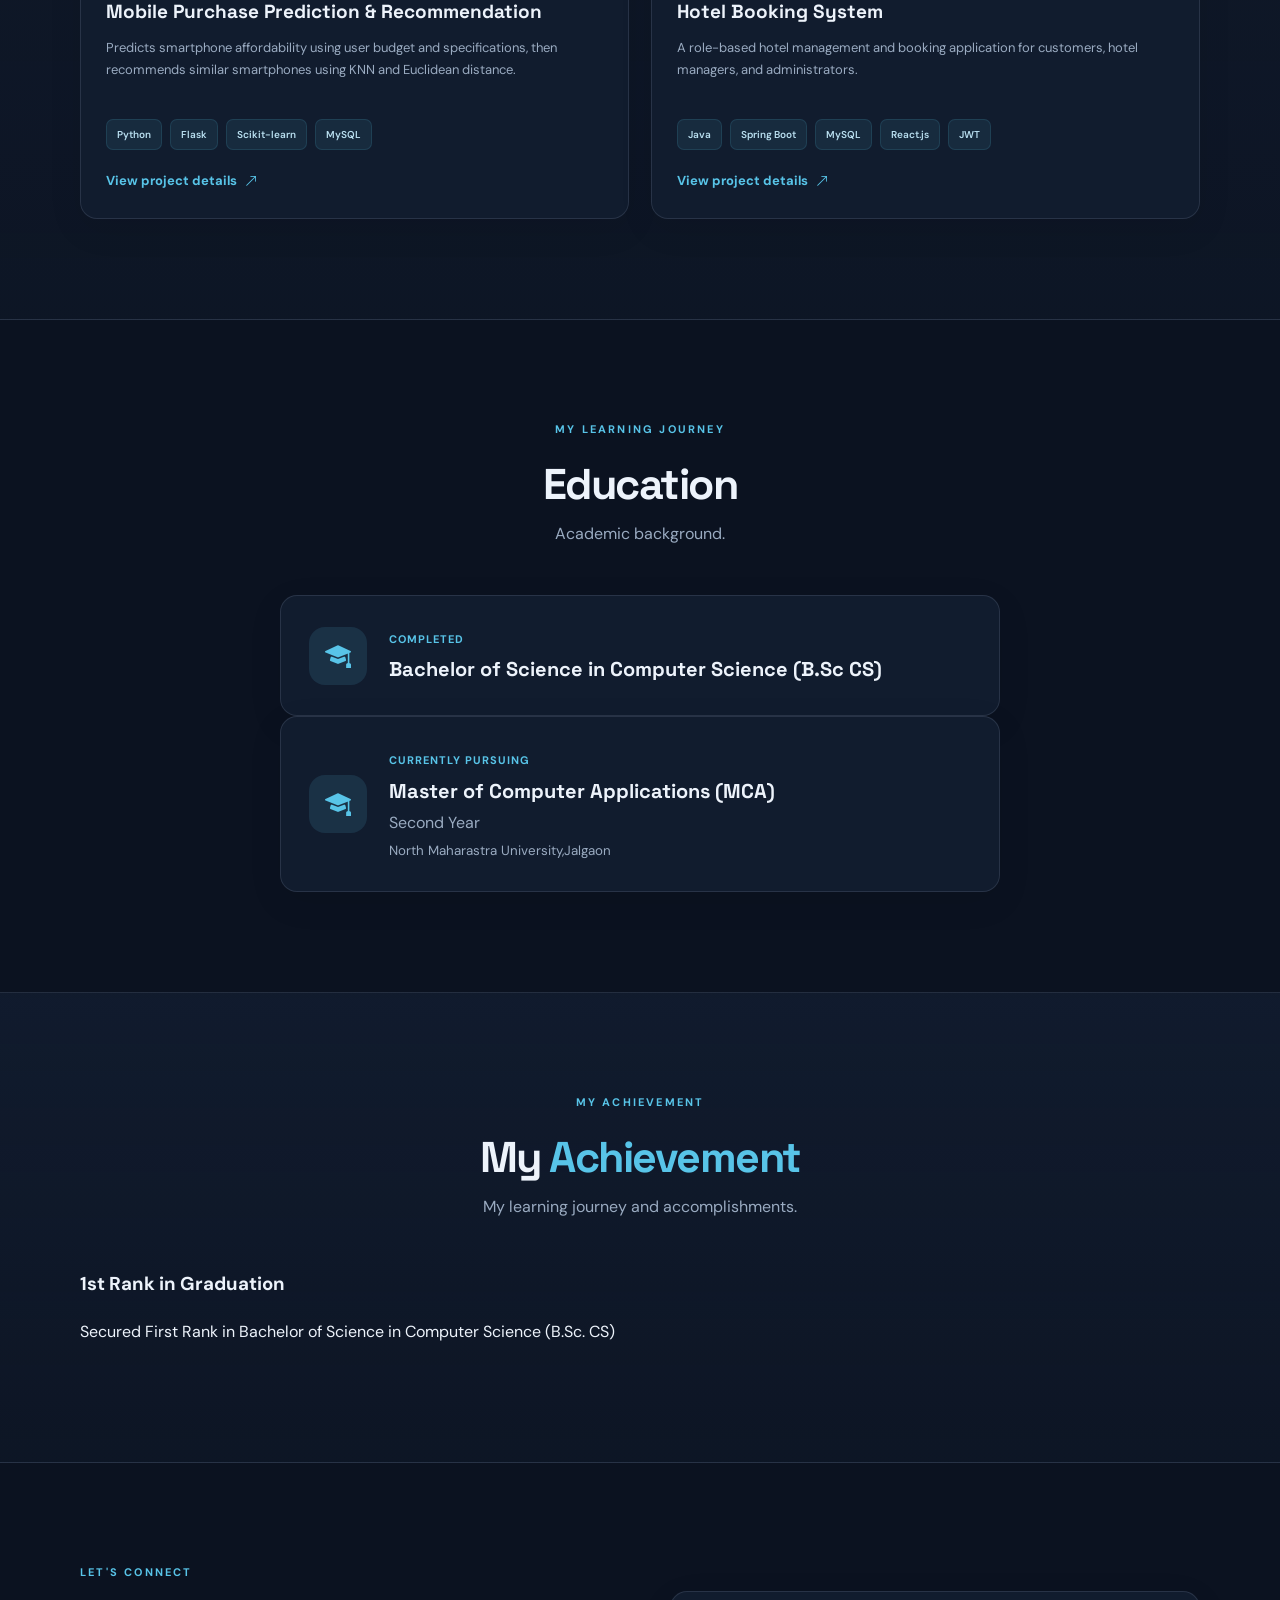
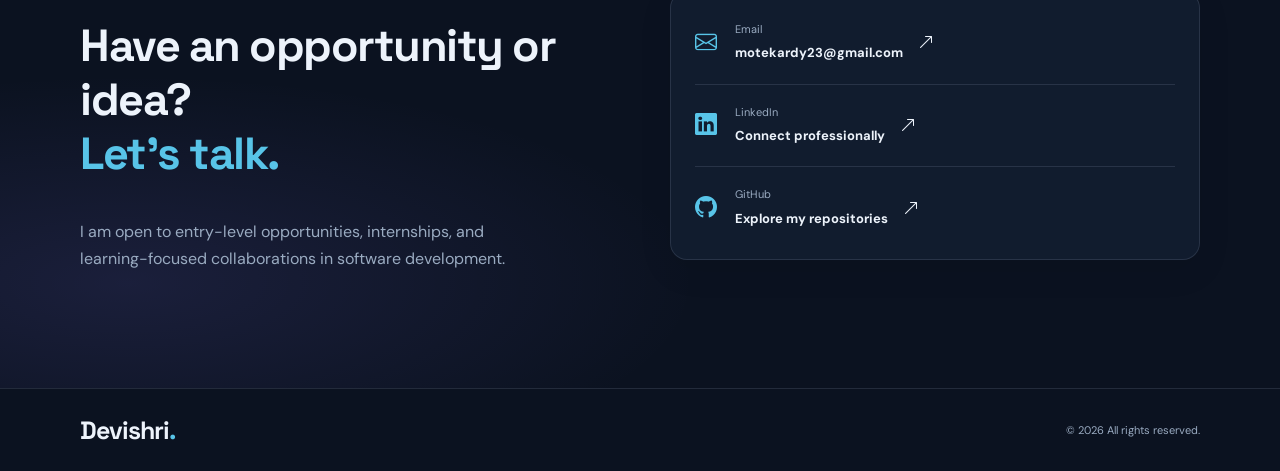
==== commit 76b78225: "Add files via upload" ====
--- a/index.html
+++ b/index.html
@@ -55,6 +55,7 @@
                 <a href="#skills">Skills</a>
                 <a href="#projects">Projects</a>
                 <a href="#education">Education</a>
+                <a href="#achievements">Achievements</a>
                 <a href="#contact">Contact</a>
 
                 <button class="icon-btn"
@@ -673,6 +674,42 @@
         </section>
 
 
+        
+        <!-- Achievements Section -->
+        <section class="section section-alt" id="achievements">
+
+            <div class="container">
+
+                <div class="section-heading">
+
+                    <p class="eyebrow">MY ACHIEVEMENT</p>
+
+                    <h2>
+                    My <span>Achievement</span>
+                    </h2>
+
+                    <p>My learning journey and accomplishments.</p>
+
+                </div>
+
+                <div class="achievement-list">
+
+                    <div class="achievement-card">
+
+                        <h3>1st Rank in Graduation</h3>
+
+                        <p>
+                        Secured First Rank in Bachelor of Science in Computer Science (B.Sc. CS)
+
+                        </p>
+                    </div>
+                </div>
+            </div>
+
+        </section>
+
+
+
         <!-- Contact Section -->
         <section class="section contact-section" id="contact">
 
